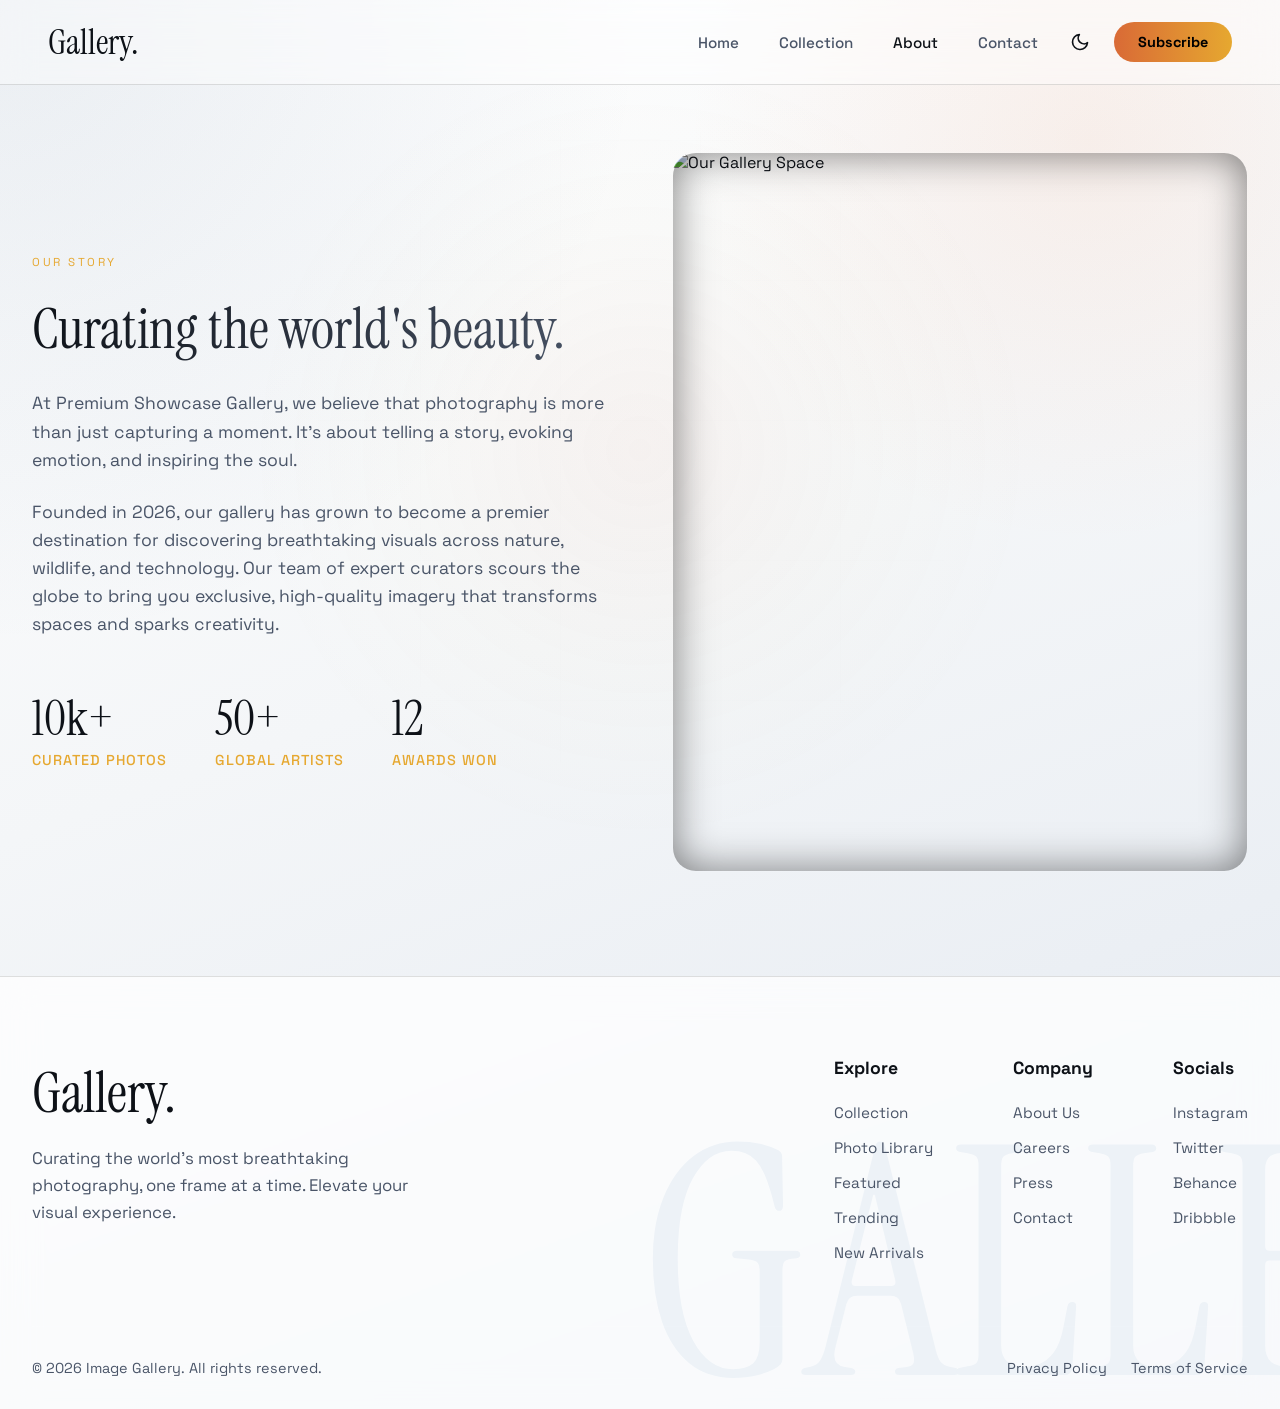
==== about.html @ 25993157 "Add files via upload" ====
<!DOCTYPE html>
<html lang="en" data-theme="dark">

<head>
    <meta charset="UTF-8">
    <meta name="viewport" content="width=device-width, initial-scale=1.0">
    <title>Premium Showcase Gallery</title>
    <link rel="preconnect" href="https://fonts.googleapis.com">
    <link rel="preconnect" href="https://fonts.gstatic.com" crossorigin>
    <link
        href="https://fonts.googleapis.com/css2?family=Instrument+Serif:ital@0;1&family=Space+Grotesk:wght@400;500;700&display=swap"
        rel="stylesheet">
    <link rel="stylesheet" href="styles.css">
</head>

<body>
    <div class="bg-glow"></div>
    <div class="page-noise"></div>

    <nav class="navbar stagger-in">
        <a href="index.html" class="nav-brand magnetic" data-magnetic>Gallery.</a>
        <button class="nav-toggle" id="nav-toggle" type="button" aria-label="Toggle navigation"
            aria-controls="nav-menu" aria-expanded="false">
            <span></span>
            <span></span>
            <span></span>
        </button>
        <div class="nav-menu" id="nav-menu">
            <ul class="nav-links">
                <li><a href="index.html" class="magnetic" data-magnetic>Home</a></li>
                <li><a href="collection.html" class="magnetic" data-magnetic>Collection</a></li>
                <li><a href="about.html" class="active magnetic" data-magnetic>About</a></li>
                <li><a href="contact.html" class="magnetic" data-magnetic>Contact</a></li>
            </ul>
            <div class="nav-actions">
                <button class="theme-toggle magnetic" data-magnetic id="theme-toggle" aria-label="Toggle theme">
                    <svg class="sun-icon" xmlns="http://www.w3.org/2000/svg" width="20" height="20" viewBox="0 0 24 24" fill="none" stroke="currentColor" stroke-width="2" stroke-linecap="round" stroke-linejoin="round"><circle cx="12" cy="12" r="5"></circle><line x1="12" y1="1" x2="12" y2="3"></line><line x1="12" y1="21" x2="12" y2="23"></line><line x1="4.22" y1="4.22" x2="5.64" y2="5.64"></line><line x1="18.36" y1="18.36" x2="19.78" y2="19.78"></line><line x1="1" y1="12" x2="3" y2="12"></line><line x1="21" y1="12" x2="23" y2="12"></line><line x1="4.22" y1="19.78" x2="5.64" y2="18.36"></line><line x1="18.36" y1="5.64" x2="19.78" y2="4.22"></line></svg>
                    <svg class="moon-icon" xmlns="http://www.w3.org/2000/svg" width="20" height="20" viewBox="0 0 24 24" fill="none" stroke="currentColor" stroke-width="2" stroke-linecap="round" stroke-linejoin="round" style="display: none;"><path d="M21 12.79A9 9 0 1 1 11.21 3 7 7 0 0 0 21 12.79z"></path></svg>
                </button>
                <button class="nav-cta magnetic" data-magnetic>Subscribe</button>
            </div>
        </div>
    </nav>

    <section class="about-section">
        <div class="about-content">
            <span class="eyebrow">Our Story</span>
            <h2>Curating the world's beauty.</h2>
            <p>At Premium Showcase Gallery, we believe that photography is more than just capturing a moment. It's about telling a story, evoking emotion, and inspiring the soul.</p>
            <p>Founded in 2026, our gallery has grown to become a premier destination for discovering breathtaking visuals across nature, wildlife, and technology. Our team of expert curators scours the globe to bring you exclusive, high-quality imagery that transforms spaces and sparks creativity.</p>
            
            <div class="about-stats">
                <div class="stat-item">
                    <span class="stat-number">10k+</span>
                    <span class="stat-label">Curated Photos</span>
                </div>
                <div class="stat-item">
                    <span class="stat-number">50+</span>
                    <span class="stat-label">Global Artists</span>
                </div>
                <div class="stat-item">
                    <span class="stat-number">12</span>
                    <span class="stat-label">Awards Won</span>
                </div>
            </div>
        </div>
        
        <div class="about-image">
            <img src="assets/photos/our-gallery-space.jpg" alt="Our Gallery Space">
            <div class="image-accent"></div>
        </div>
    </section>

    <footer class="footer reveal">
        <div class="footer-watermark stagger-in">GALLERY</div>
        <div class="footer-top">
            <div class="footer-brand stagger-in">
                <h2>Gallery.</h2>
                <p>Curating the world's most breathtaking photography, one frame at a time. Elevate your visual experience.</p>
            </div>
            <div class="footer-links stagger-in">
                <div class="link-column">
                    <h3>Explore</h3>
                    <a href="collection.html">Collection</a>
                    <a href="photos.html">Photo Library</a>
                    <a href="#">Featured</a>
                    <a href="#">Trending</a>
                    <a href="#">New Arrivals</a>
                </div>
                <div class="link-column">
                    <h3>Company</h3>
                    <a href="#">About Us</a>
                    <a href="#">Careers</a>
                    <a href="#">Press</a>
                    <a href="#">Contact</a>
                </div>
                <div class="link-column">
                    <h3>Socials</h3>
                    <a href="#">Instagram</a>
                    <a href="#">Twitter</a>
                    <a href="#">Behance</a>
                    <a href="#">Dribbble</a>
                </div>
            </div>
        </div>
        <div class="footer-bottom stagger-in">
            <p>&copy; 2026 Image Gallery. All rights reserved.</p>
            <div class="footer-legal">
                <a href="#">Privacy Policy</a>
                <a href="#">Terms of Service</a>
            </div>
        </div>
    </footer>

    <script src="script.js"></script>
</body>

</html>
---- styles.css ----
:root, :root[data-theme="dark"] {
    --bg-main: #0d1117;
    --bg-gradient-1: rgba(55, 92, 133, 0.34);
    --bg-gradient-2: rgba(240, 140, 87, 0.22);
    --bg-gradient-3: #091018;
    --bg-gradient-4: #0d1117;
    --bg-gradient-5: #111b27;

    --bg: #0d1117;
    --bg-soft: #131c26;
    --panel: rgba(10, 16, 25, 0.74);
    --panel-strong: rgba(14, 21, 33, 0.94);
    --line: rgba(255, 255, 255, 0.12);
    --text: #edf2f7;
    --text-inverse: #0d1117;
    --muted: #9fb0c4;
    --accent: #f08c57;
    --accent-soft: #ffd166;
    --glow: rgba(240, 140, 87, 0.28);
    --shadow: 0 24px 70px rgba(0, 0, 0, 0.32);
    
    --nav-bg: rgba(10, 16, 25, 0.4);
    --noise-color: rgba(255, 255, 255, 0.04);
    --page-gutter: 2rem;
    --page-gutter-mobile: 1rem;
    --section-padding-block: clamp(0.75rem, 2vw, 1.5rem);
    --nav-offset: 6.75rem;
    --nav-offset-mobile: 5.5rem;
}

:root[data-theme="light"] {
    --bg-main: #f4f6f8;
    --bg-gradient-1: rgba(55, 92, 133, 0.1);
    --bg-gradient-2: rgba(240, 140, 87, 0.1);
    --bg-gradient-3: #ffffff;
    --bg-gradient-4: #f4f6f8;
    --bg-gradient-5: #e2e8f0;

    --bg: #f4f6f8;
    --bg-soft: #e2e8f0;
    --panel: rgba(255, 255, 255, 0.74);
    --panel-strong: rgba(255, 255, 255, 0.94);
    --line: rgba(0, 0, 0, 0.12);
    --text: #0d1117;
    --text-inverse: #edf2f7;
    --muted: #4a5568;
    --accent: #d96a36;
    --accent-soft: #e6a830;
    --glow: rgba(217, 106, 54, 0.28);
    --shadow: 0 24px 70px rgba(0, 0, 0, 0.08);

    --nav-bg: rgba(255, 255, 255, 0.4);
    --noise-color: rgba(0, 0, 0, 0.04);
    --page-gutter: 2rem;
    --page-gutter-mobile: 1rem;
    --section-padding-block: clamp(0.75rem, 2vw, 1.5rem);
    --nav-offset: 6.75rem;
    --nav-offset-mobile: 5.5rem;
}

* {
    margin: 0;
    padding: 0;
    box-sizing: border-box;
}

html {
    scroll-behavior: smooth;
}

body {
    min-height: 100vh;
    font-family: "Space Grotesk", sans-serif;
    color: var(--text);
    background:
        radial-gradient(circle at top left, var(--bg-gradient-1), transparent 34%),
        radial-gradient(circle at 85% 10%, var(--bg-gradient-2), transparent 24%),
        linear-gradient(160deg, var(--bg-gradient-3) 0%, var(--bg-gradient-4) 45%, var(--bg-gradient-5) 100%);
    background-color: var(--bg-main);
    overflow-x: hidden;
    transition: background-color 0.5s ease, color 0.5s ease;
}

img {
    display: block;
    width: 100%;
}

button {
    font: inherit;
}

.page-noise {
    position: fixed;
    inset: 0;
    pointer-events: none;
    opacity: 0.18;
    background-image:
        linear-gradient(var(--noise-color) 1px, transparent 1px),
        linear-gradient(90deg, var(--noise-color) 1px, transparent 1px);
    background-size: 140px 140px;
    mask-image: radial-gradient(circle at center, black, transparent 92%);
}

.navbar {
    position: fixed;
    top: 0;
    left: 0;
    width: 100%;
    display: flex;
    justify-content: space-between;
    align-items: center;
    padding: 1.2rem 3rem;
    z-index: 20;
    background: var(--nav-bg);
    backdrop-filter: blur(16px);
    border-bottom: 1px solid var(--line);
}

.nav-menu {
    display: flex;
    align-items: center;
    gap: 2rem;
}

.nav-brand {
    font-family: "Instrument Serif", serif;
    font-size: 2.2rem;
    color: var(--text);
    text-decoration: none;
    font-weight: 400;
}

.nav-links {
    display: flex;
    gap: 2.5rem;
    list-style: none;
}

.nav-links a {
    color: var(--muted);
    text-decoration: none;
    font-size: 0.95rem;
    font-weight: 500;
    transition: color 0.3s ease;
}

.nav-links a:hover,
.nav-links a.active {
    color: var(--text);
}

.nav-toggle {
    display: none;
    width: 48px;
    height: 48px;
    margin-left: auto;
    border: 1px solid var(--line);
    border-radius: 16px;
    background: rgba(255, 255, 255, 0.06);
    color: var(--text);
    align-items: center;
    justify-content: center;
    flex-direction: column;
    gap: 0.28rem;
    cursor: pointer;
}

.nav-toggle span {
    display: block;
    width: 18px;
    height: 2px;
    border-radius: 999px;
    background: currentColor;
    transition: transform 0.25s ease, opacity 0.25s ease;
}

.navbar.menu-open .nav-toggle span:nth-child(1) {
    transform: translateY(6px) rotate(45deg);
}

.navbar.menu-open .nav-toggle span:nth-child(2) {
    opacity: 0;
}

.navbar.menu-open .nav-toggle span:nth-child(3) {
    transform: translateY(-6px) rotate(-45deg);
}

.nav-cta {
    display: inline-flex;
    align-items: center;
    justify-content: center;
    padding: 0.7rem 1.5rem;
    background: linear-gradient(90deg, var(--accent), var(--accent-soft));
    color: #000;
    border: none;
    border-radius: 999px;
    font-weight: 700;
    font-size: 0.9rem;
    text-decoration: none;
    cursor: pointer;
    transition: transform 0.3s ease, box-shadow 0.3s ease;
}

.nav-cta:hover {
    transform: translateY(-2px);
    box-shadow: 0 10px 20px rgba(240, 140, 87, 0.3);
}

.hero {
    position: relative;
    min-height: 100vh;
    padding: calc(var(--nav-offset) + 1rem) var(--page-gutter) 8rem;
    display: grid;
    grid-template-columns: minmax(0, 1.2fr) minmax(300px, 420px);
    gap: 1.5rem;
    align-items: end;
}

.hero-3d-container {
    position: absolute;
    inset: 0;
    overflow: hidden;
    perspective: 1200px;
    padding-top: 1.25rem;
    padding-right: 2rem;
    display: flex;
    justify-content: center;
    align-items: center;
    z-index: 0;
}

.hero-3d-container::before {
    content: "";
    position: absolute;
    inset: 0;
    background: radial-gradient(circle at center, rgba(240, 140, 87, 0.08), transparent 60%);
    pointer-events: none;
}

.carousel-3d {
    --radius: 350px;
    width: 320px;
    height: 460px;
    position: relative;
    transform-style: preserve-3d;
    transition: transform 1s cubic-bezier(0.25, 1, 0.5, 1);
    transform: translateZ(calc(var(--radius) * -1)) rotateY(var(--rotation, 0deg));
    margin-left: 10%;
}

.carousel__cell {
    position: absolute;
    width: 100%;
    height: 100%;
    left: 0;
    top: 0;
    border-radius: 24px;
    overflow: hidden;
    box-shadow: 0 25px 60px rgba(0, 0, 0, 0.5);
    border: 1px solid rgba(255, 255, 255, 0.15);
    transition: filter 1s ease, opacity 1s ease;
    filter: brightness(0.4) blur(3px);
    opacity: 0.6;
}

.carousel__cell.active {
    filter: brightness(1) blur(0px);
    opacity: 1;
    box-shadow: 0 30px 70px rgba(240, 140, 87, 0.2);
    border-color: rgba(240, 140, 87, 0.4);
}

.carousel__cell img {
    width: 100%;
    height: 100%;
    object-fit: cover;
}

.cell-overlay {
    position: absolute;
    inset: 0;
    background: linear-gradient(180deg, transparent 50%, rgba(5, 7, 10, 0.8));
}

.carousel__cell:nth-child(1) { transform: rotateY(0deg) translateZ(var(--radius)); }
.carousel__cell:nth-child(2) { transform: rotateY(72deg) translateZ(var(--radius)); }
.carousel__cell:nth-child(3) { transform: rotateY(144deg) translateZ(var(--radius)); }
.carousel__cell:nth-child(4) { transform: rotateY(216deg) translateZ(var(--radius)); }
.carousel__cell:nth-child(5) { transform: rotateY(288deg) translateZ(var(--radius)); }

.hero-copy {
    max-width: 760px;
    align-self: center;
    padding-top: 0;
}

.eyebrow,
.panel-label,
.lightbox-kicker,
.card-index {
    text-transform: uppercase;
    letter-spacing: 0.22em;
    font-size: 0.72rem;
}

.eyebrow,
.panel-label,
.lightbox-kicker {
    color: var(--accent-soft);
}

.hero h1,
.gallery-intro h2,
.lightbox-caption h3 {
    font-family: "Instrument Serif", serif;
    font-weight: 400;
    letter-spacing: 0.01em;
}

.hero h1 {
    max-width: 10ch;
    font-size: clamp(4rem, 9vw, 7rem);
    line-height: 0.92;
    margin-top: 0.75rem;
}

.hero-text {
    max-width: 34rem;
    margin-top: 1.25rem;
    color: var(--muted);
    font-size: 1.05rem;
    line-height: 1.7;
}

.hero-chips {
    display: flex;
    gap: 0.75rem;
    flex-wrap: wrap;
    margin-top: 1.75rem;
}

.hero-chips span,
.filter-btn,
.nav-btn {
    border: 1px solid var(--line);
    backdrop-filter: blur(14px);
}

.hero-chips span {
    padding: 0.7rem 1rem;
    border-radius: 999px;
    background: rgba(255, 255, 255, 0.08);
    color: #f8fbff;
}

.hero-actions,
.cta-actions {
    display: flex;
    flex-wrap: wrap;
    gap: 1rem;
    margin-top: 1.8rem;
}

.primary-link,
.secondary-link,
.text-link {
    text-decoration: none;
}

.primary-link,
.secondary-link {
    display: inline-flex;
    align-items: center;
    justify-content: center;
    min-height: 52px;
    padding: 0.9rem 1.4rem;
    border-radius: 999px;
    font-weight: 700;
    transition: transform 0.3s ease, box-shadow 0.3s ease, background 0.3s ease, border-color 0.3s ease;
}

.primary-link {
    background: linear-gradient(90deg, var(--accent), var(--accent-soft));
    color: #05070a;
    box-shadow: 0 18px 35px rgba(240, 140, 87, 0.18);
}

.primary-link:hover,
.secondary-link:hover,
.text-link:hover {
    transform: translateY(-2px);
}

.secondary-link {
    color: var(--text);
    border: 1px solid var(--line);
    background: rgba(255, 255, 255, 0.06);
    backdrop-filter: blur(14px);
}

.text-link {
    color: var(--accent-soft);
    font-weight: 700;
}

.hero-mini-grid {
    display: grid;
    grid-template-columns: repeat(2, minmax(0, 1fr));
    gap: 1rem;
    margin-top: 2rem;
    max-width: 44rem;
}

.mini-card {
    padding: 1.2rem;
    border-radius: 24px;
    border: 1px solid var(--line);
    background: rgba(255, 255, 255, 0.05);
    backdrop-filter: blur(14px);
    box-shadow: 0 16px 34px rgba(0, 0, 0, 0.16);
}

.mini-label {
    display: inline-block;
    color: var(--accent-soft);
    font-size: 0.74rem;
    font-weight: 700;
    text-transform: uppercase;
    letter-spacing: 0.18em;
}

.mini-card h3,
.highlight-card h3,
.value-card h3,
.preview-overlay h3 {
    margin-top: 0.75rem;
    font-size: 1.2rem;
}

.mini-card p,
.highlight-card p,
.section-heading p,
.value-card p,
.cta-copy p,
.preview-overlay p {
    margin-top: 0.7rem;
    color: var(--muted);
    line-height: 1.7;
}

.hero-panel {
    align-self: end;
    padding: 1.6rem;
    border: 1px solid var(--line);
    border-radius: 28px;
    background: var(--panel);
    box-shadow: var(--shadow);
    backdrop-filter: blur(18px);
}

.hero-panel h2 {
    margin-top: 0.8rem;
    font-size: 2rem;
    line-height: 1;
}

.panel-text {
    margin-top: 0.8rem;
    color: var(--muted);
}

.hero-progress {
    margin-top: 1.5rem;
    height: 4px;
    background: rgba(255, 255, 255, 0.08);
    border-radius: 999px;
    overflow: hidden;
}

.hero-progress span {
    display: block;
    width: 100%;
    height: 100%;
    background: linear-gradient(90deg, var(--accent), var(--accent-soft));
    transition: transform 0.6s ease;
    transform-origin: left center;
}

.home-main {
    position: relative;
    z-index: 1;
    padding: 0 var(--page-gutter) 2rem;
}

.home-section {
    max-width: 1320px;
    margin: 0 auto 1.5rem;
}

.section-heading {
    max-width: 760px;
    margin-bottom: 1.6rem;
}

.section-heading h2,
.cta-copy h2 {
    margin-top: 0.7rem;
    font-family: "Instrument Serif", serif;
    font-size: clamp(2.4rem, 5vw, 4.2rem);
    font-weight: 400;
    line-height: 0.98;
    letter-spacing: 0.01em;
}

.highlights-grid {
    display: grid;
    grid-template-columns: 1.4fr 1fr 1fr;
    gap: 1rem;
}

.highlight-card,
.value-card,
.cta-panel {
    border: 1px solid var(--line);
    background: var(--panel);
    box-shadow: var(--shadow);
    backdrop-filter: blur(18px);
}

.highlight-card {
    min-height: 100%;
    padding: 1.5rem;
    border-radius: 28px;
}

.highlight-card-large {
    display: grid;
    grid-template-columns: minmax(0, 1.1fr) minmax(260px, 0.9fr);
    gap: 1rem;
    align-items: stretch;
}

.highlight-visual {
    overflow: hidden;
    border-radius: 22px;
    min-height: 320px;
}

.highlight-visual img,
.preview-card img {
    width: 100%;
    height: 100%;
    object-fit: cover;
    transition: transform 0.6s ease;
}

.highlight-card:hover .highlight-visual img,
.preview-card:hover img {
    transform: scale(1.05);
}

.highlight-copy {
    display: flex;
    flex-direction: column;
    justify-content: center;
}

.collection-preview,
.value-strip,
.home-cta {
    margin-top: 5rem;
}

.preview-grid {
    display: grid;
    grid-template-columns: repeat(3, minmax(0, 1fr));
    gap: 1rem;
}

.preview-card {
    display: block;
    color: inherit;
    text-decoration: none;
    position: relative;
    min-height: 460px;
    border-radius: 28px;
    overflow: hidden;
    border: 1px solid rgba(255, 255, 255, 0.12);
    box-shadow: 0 24px 50px rgba(0, 0, 0, 0.28);
}

.preview-card::after {
    content: "";
    position: absolute;
    inset: 0;
    background: linear-gradient(180deg, transparent 28%, rgba(5, 7, 10, 0.9) 100%);
}

.preview-overlay {
    position: absolute;
    inset: auto 0 0 0;
    z-index: 1;
    padding: 1.5rem;
}

.preview-overlay p {
    color: #d6e0ec;
}

.value-grid {
    display: grid;
    grid-template-columns: repeat(3, minmax(0, 1fr));
    gap: 1rem;
}

.value-card {
    padding: 1.6rem;
    border-radius: 28px;
}

.value-number {
    display: inline-flex;
    align-items: center;
    justify-content: center;
    width: 52px;
    height: 52px;
    border-radius: 50%;
    color: #05070a;
    font-weight: 700;
    background: linear-gradient(135deg, var(--accent), var(--accent-soft));
}

.cta-panel {
    display: flex;
    justify-content: space-between;
    gap: 2rem;
    padding: 2rem;
    border-radius: 32px;
    align-items: center;
}

.cta-copy {
    max-width: 720px;
}

.gallery-shell {
    position: relative;
    z-index: 1;
    margin: 8rem auto 3rem;
    padding: 0 var(--page-gutter) 1rem;
    max-width: 1320px;
}

.photo-library-page {
    padding-bottom: 2rem;
}

.gallery-intro,
.gallery-panel {
    border: 1px solid var(--line);
    background: var(--panel);
    backdrop-filter: blur(18px);
    box-shadow: var(--shadow);
}

.gallery-intro {
    display: grid;
    grid-template-columns: minmax(0, 1fr) minmax(300px, 480px);
    gap: 1.5rem;
    padding: 1.7rem;
    border-radius: 30px 30px 0 0;
}

.gallery-intro h2 {
    margin-top: 0.8rem;
    font-size: clamp(2.2rem, 4vw, 3.5rem);
    line-height: 0.95;
}

.stats-grid {
    display: grid;
    grid-template-columns: repeat(3, minmax(0, 1fr));
    gap: 1rem;
}

.stat-card {
    padding: 1rem;
    border-radius: 22px;
    background: rgba(255, 255, 255, 0.05);
    border: 1px solid rgba(255, 255, 255, 0.08);
}

.stat-card span {
    display: block;
    font-size: 1.15rem;
    font-weight: 700;
}

.stat-card p {
    margin-top: 0.45rem;
    color: var(--muted);
    font-size: 0.9rem;
}

.gallery-panel {
    padding: 1.7rem;
    border-top: none;
    border-radius: 0 0 30px 30px;
}

.filters {
    display: flex;
    gap: 0.85rem;
    flex-wrap: wrap;
}

.filter-btn,
.nav-btn,
.close,
.lightbox-nav {
    cursor: pointer;
    color: var(--text);
}

.filter-btn {
    padding: 0.85rem 1.2rem;
    border-radius: 999px;
    background: rgba(255, 255, 255, 0.06);
    transition: transform 0.25s ease, background 0.25s ease, border-color 0.25s ease;
}

.filter-btn:hover,
.filter-btn.active {
    background: rgba(240, 140, 87, 0.16);
    border-color: rgba(240, 140, 87, 0.45);
    transform: translateY(-2px);
}

.status-text {
    margin: 1.1rem 0 1.7rem;
    color: var(--muted);
}

.gallery-grid {
    display: grid;
    grid-template-columns: repeat(12, minmax(0, 1fr));
    gap: 1rem;
}

.gallery-item {
    position: relative;
    grid-column: span 4;
    min-height: 320px;
    border-radius: 24px;
    overflow: hidden;
    cursor: pointer;
    box-shadow: 0 18px 45px rgba(0, 0, 0, 0.24);
    isolation: isolate;
    transform: translateY(0);
    transition: transform 0.35s ease, box-shadow 0.35s ease, opacity 0.35s ease;
}

.gallery-item::before {
    content: "";
    position: absolute;
    inset: 0;
    border: 1px solid rgba(255, 255, 255, 0.12);
    border-radius: inherit;
    z-index: 2;
    pointer-events: none;
}

.gallery-item img {
    height: 100%;
    object-fit: cover;
    transition: transform 0.55s ease, filter 0.55s ease;
}

.gallery-item:hover,
.gallery-item:focus-visible {
    transform: translateY(-8px);
    box-shadow: 0 30px 60px rgba(0, 0, 0, 0.35);
    outline: none;
}

.gallery-item:hover img,
.gallery-item:focus-visible img {
    transform: scale(1.06);
    filter: saturate(1.05);
}

.gallery-item.tall {
    min-height: 430px;
}

.gallery-item.wide {
    grid-column: span 8;
}

.overlay {
    position: absolute;
    inset: auto 0 0 0;
    z-index: 1;
    padding: 1.2rem;
    background: linear-gradient(180deg, transparent, rgba(7, 9, 13, 0.9));
}

.card-index {
    color: var(--accent-soft);
}

.overlay h3 {
    margin-top: 0.4rem;
    font-size: 1.35rem;
}

.overlay p:last-child {
    margin-top: 0.35rem;
    color: #d5dfeb;
    font-size: 0.94rem;
}

.gallery-item.hide {
    opacity: 0;
    transform: scale(0.96);
    pointer-events: none;
}

.navigation {
    display: flex;
    justify-content: center;
    gap: 1rem;
    margin-top: 1.7rem;
}

.nav-btn,
.close,
.lightbox-nav {
    border: 1px solid var(--line);
    background: rgba(255, 255, 255, 0.08);
    transition: background 0.25s ease, transform 0.25s ease, opacity 0.25s ease;
}

.nav-btn {
    min-width: 150px;
    padding: 0.95rem 1.2rem;
    border-radius: 999px;
}

.nav-btn:hover:not(:disabled),
.close:hover,
.lightbox-nav:hover {
    background: rgba(240, 140, 87, 0.16);
    transform: translateY(-2px);
}

.nav-btn:disabled {
    opacity: 0.45;
    cursor: not-allowed;
}

.lightbox {
    position: fixed;
    inset: 0;
    z-index: 30;
    display: none;
    grid-template-columns: auto minmax(0, 960px) auto;
    align-items: center;
    gap: 1rem;
    padding: 2rem;
    background: rgba(4, 7, 11, 0.9);
    backdrop-filter: blur(12px);
}

.lightbox.show {
    display: grid;
}

.lightbox-stage {
    border: 1px solid var(--line);
    background: var(--panel-strong);
    border-radius: 28px;
    overflow: hidden;
    box-shadow: var(--shadow);
}

#lightbox-img {
    width: 100%;
    max-height: 72vh;
    object-fit: cover;
}

.lightbox-caption {
    padding: 1.3rem 1.4rem 1.5rem;
}

.lightbox-caption h3 {
    margin-top: 0.6rem;
    font-size: 2rem;
}

.lightbox-caption p:last-child {
    margin-top: 0.45rem;
    color: var(--muted);
}

.close {
    position: absolute;
    top: 1.2rem;
    right: 1.2rem;
    padding: 0.8rem 1rem;
    border-radius: 999px;
}

.lightbox-nav {
    width: 56px;
    height: 56px;
    border-radius: 50%;
    font-size: 1.3rem;
}

.photo-library-actions {
    display: flex;
    flex-wrap: wrap;
    gap: 1rem;
    margin-bottom: 1.5rem;
}

.photo-library-grid {
    display: grid;
    grid-template-columns: repeat(3, minmax(0, 1fr));
    gap: 1rem;
}

.photo-card {
    overflow: hidden;
    border-radius: 28px;
    border: 1px solid var(--line);
    background: var(--panel);
    box-shadow: var(--shadow);
    backdrop-filter: blur(18px);
}

.photo-card-image {
    aspect-ratio: 4 / 3;
    overflow: hidden;
}

.photo-card-image img {
    width: 100%;
    height: 100%;
    object-fit: cover;
    transition: transform 0.5s ease;
}

.photo-card:hover .photo-card-image img {
    transform: scale(1.04);
}

.photo-card-body {
    padding: 1.35rem;
}

.photo-card-body h3 {
    margin-top: 0.75rem;
    font-size: 1.2rem;
}

.photo-card-meta {
    margin-top: 0.7rem;
    color: var(--muted);
    line-height: 1.6;
}

.photo-card-actions {
    display: flex;
    flex-wrap: wrap;
    gap: 0.75rem;
    margin-top: 1rem;
}

.download-link {
    display: inline-flex;
    align-items: center;
    justify-content: center;
    min-height: 46px;
    padding: 0.8rem 1.1rem;
    border-radius: 999px;
    border: 1px solid var(--line);
    background: rgba(255, 255, 255, 0.06);
    color: var(--text);
    text-decoration: none;
    font-weight: 700;
    transition: transform 0.3s ease, background 0.3s ease, border-color 0.3s ease;
}

.download-link:hover {
    transform: translateY(-2px);
    background: rgba(240, 140, 87, 0.16);
    border-color: rgba(240, 140, 87, 0.45);
}

@media (max-width: 1100px) {
    .hero {
        grid-template-columns: 1fr;
        align-items: end;
        min-height: 860px;
    }

    .hero-copy {
        padding-top: 2rem;
    }

    .carousel-3d {
        --radius: 300px;
        margin-left: 0;
        width: 280px;
        height: 400px;
    }

    .hero-panel {
        max-width: 430px;
    }

    .highlights-grid,
    .preview-grid,
    .value-grid,
    .highlight-card-large {
        grid-template-columns: 1fr;
    }

    .cta-panel {
        flex-direction: column;
        align-items: flex-start;
    }

    .gallery-intro {
        grid-template-columns: 1fr;
    }

    .gallery-item,
    .gallery-item.wide {
        grid-column: span 6;
    }

    .photo-library-grid {
        grid-template-columns: repeat(2, minmax(0, 1fr));
    }
}

@media (max-width: 760px) {
    .navbar {
        padding: 1rem;
        flex-wrap: wrap;
        gap: 0.75rem;
    }

    .nav-toggle {
        display: inline-flex;
    }

    .nav-brand {
        font-size: 1.8rem;
    }

    .nav-menu {
        display: none;
        width: 100%;
        flex-direction: column;
        align-items: stretch;
        gap: 1rem;
        padding: 1rem;
        border: 1px solid var(--line);
        border-radius: 24px;
        background: rgba(8, 12, 19, 0.9);
        box-shadow: var(--shadow);
    }

    .navbar.menu-open .nav-menu {
        display: flex;
    }

    .nav-links {
        flex-direction: column;
        gap: 0.75rem;
    }

    .nav-links a {
        display: block;
        padding: 0.9rem 1rem;
        border: 1px solid var(--line);
        border-radius: 14px;
        background: rgba(255, 255, 255, 0.05);
    }

    .nav-actions {
        flex-direction: column;
        align-items: stretch;
        gap: 0.75rem;
    }

    .theme-toggle {
        min-height: 48px;
        border: 1px solid var(--line);
        border-radius: 14px;
        background: rgba(255, 255, 255, 0.05);
    }

    .nav-cta {
        width: 100%;
    }

    .hero,
    .home-main,
    .gallery-shell,
    .about-section,
    .contact-section,
    .footer {
        padding-left: var(--page-gutter-mobile);
        padding-right: var(--page-gutter-mobile);
    }

    .hero {
        min-height: 760px;
        padding-top: calc(var(--nav-offset-mobile) + 0.75rem);
        padding-bottom: 7rem;
    }

    .hero-3d-container {
        align-items: flex-start;
        padding-top: 14.75rem;
        padding-right: 1rem;
    }

    .carousel-3d {
        --radius: 200px;
        width: 200px;
        height: 300px;
    }

    .hero h1 {
        font-size: clamp(3rem, 18vw, 4.9rem);
    }

    .hero-chips {
        gap: 0.6rem;
    }

    .hero-actions,
    .cta-actions,
    .hero-mini-grid {
        grid-template-columns: 1fr;
    }

    .hero-actions,
    .cta-actions {
        flex-direction: column;
    }

    .primary-link,
    .secondary-link {
        width: 100%;
    }

    .preview-card {
        min-height: 360px;
    }

    .stats-grid {
        grid-template-columns: 1fr;
    }

    .gallery-grid {
        grid-template-columns: 1fr;
    }

    .photo-library-grid {
        grid-template-columns: 1fr;
    }

    .gallery-item,
    .gallery-item.wide,
    .gallery-item.tall {
        grid-column: auto;
        min-height: 310px;
    }

    .filters,
    .navigation {
        flex-direction: column;
    }

    .filter-btn,
    .nav-btn {
        width: 100%;
    }

    .photo-library-actions,
    .photo-card-actions {
        flex-direction: column;
    }

    .download-link {
        width: 100%;
    }

    .lightbox {
        grid-template-columns: 1fr;
        padding: 4.5rem 1rem 1rem;
    }

    .lightbox-stage {
        order: 1;
    }

    .lightbox-nav {
        width: 100%;
        height: auto;
        padding: 0.9rem;
        border-radius: 999px;
    }

    #lightbox-prev {
        order: 2;
    }

    #lightbox-next {
        order: 3;
    }

    .about-section,
    .contact-section {
        padding-top: 0.75rem;
        padding-bottom: 0.75rem;
    }
}

/* About Section */
.about-section {
    max-width: 1320px;
    margin: 8rem auto 4rem;
    padding: var(--section-padding-block) var(--page-gutter);
    position: relative;
    z-index: 1;
    display: grid;
    grid-template-columns: 1fr 1fr;
    gap: 4rem;
    align-items: center;
}

.about-content {
    display: flex;
    flex-direction: column;
    gap: 1.5rem;
}

.about-content h2 {
    font-family: "Instrument Serif", serif;
    font-size: 3.5rem;
    font-weight: 400;
}

.about-content p {
    color: var(--muted);
    font-size: 1.1rem;
    line-height: 1.6;
}

.about-stats {
    display: flex;
    gap: 3rem;
    margin-top: 2rem;
}

.stat-item {
    display: flex;
    flex-direction: column;
    gap: 0.5rem;
}

.stat-number {
    font-family: "Instrument Serif", serif;
    font-size: 3rem;
    color: var(--text);
    line-height: 1;
}

.stat-label {
    color: var(--accent-soft);
    font-weight: 500;
    font-size: 0.9rem;
    text-transform: uppercase;
    letter-spacing: 1px;
}

.about-image {
    position: relative;
    border-radius: 24px;
    overflow: hidden;
}

.about-image img {
    width: 100%;
    height: auto;
    aspect-ratio: 4/5;
    object-fit: cover;
    display: block;
    border-radius: 24px;
}

.image-accent {
    position: absolute;
    inset: 0;
    border-radius: 24px;
    border: 1px solid rgba(255, 255, 255, 0.1);
    box-shadow: inset 0 0 40px rgba(0,0,0,0.5);
    pointer-events: none;
}

/* Contact Section */
.contact-section {
    max-width: 1320px;
    margin: 8rem auto 4rem;
    padding: var(--section-padding-block) var(--page-gutter);
    position: relative;
    z-index: 1;
}

.contact-header {
    text-align: center;
    max-width: 600px;
    margin: 0 auto 4rem;
}

.contact-header h2 {
    font-family: "Instrument Serif", serif;
    font-size: 3.5rem;
    font-weight: 400;
    margin-top: 0.5rem;
}

.contact-header p {
    color: var(--muted);
    font-size: 1.1rem;
    margin-top: 1rem;
}

.contact-grid {
    display: grid;
    grid-template-columns: 1fr 1.5fr;
    gap: 4rem;
    align-items: start;
}

.contact-info {
    display: flex;
    flex-direction: column;
    gap: 2rem;
}

.info-card {
    padding: 2rem;
    border-radius: 24px;
    background: var(--panel);
    border: 1px solid var(--line);
    backdrop-filter: blur(18px);
}

.info-card h3 {
    font-size: 1.2rem;
    font-weight: 700;
    margin-bottom: 0.5rem;
}

.info-card p {
    color: var(--muted);
    font-size: 0.95rem;
    margin-bottom: 1.2rem;
}

.info-card a,
.info-card span {
    color: var(--text);
    font-weight: 500;
    text-decoration: none;
    transition: color 0.3s ease;
}

.info-card a:hover {
    color: var(--accent-soft);
}

.contact-form {
    display: grid;
    grid-template-columns: 1fr 1fr;
    gap: 1.5rem;
    padding: 3rem;
    border-radius: 28px;
    background: var(--panel);
    border: 1px solid var(--line);
    backdrop-filter: blur(18px);
    box-shadow: var(--shadow);
}

.form-group {
    display: flex;
    flex-direction: column;
    gap: 0.6rem;
}

.form-group.full-width {
    grid-column: span 2;
}

.form-group label {
    font-size: 0.9rem;
    font-weight: 500;
    color: var(--text);
}

.form-group input,
.form-group textarea {
    padding: 1rem 1.2rem;
    border-radius: 12px;
    background: rgba(255, 255, 255, 0.04);
    border: 1px solid rgba(255, 255, 255, 0.1);
    color: var(--text);
    font-family: inherit;
    font-size: 1rem;
    transition: border-color 0.3s ease, background 0.3s ease;
}

.form-group input:focus,
.form-group textarea:focus {
    outline: none;
    border-color: rgba(240, 140, 87, 0.5);
    background: rgba(255, 255, 255, 0.08);
}

.form-group input::placeholder,
.form-group textarea::placeholder {
    color: rgba(255, 255, 255, 0.3);
}

.submit-btn {
    padding: 1.1rem;
    border-radius: 12px;
    background: linear-gradient(90deg, var(--accent), var(--accent-soft));
    color: #000;
    font-weight: 700;
    font-size: 1.05rem;
    border: none;
    cursor: pointer;
    transition: transform 0.3s ease, box-shadow 0.3s ease;
}

.submit-btn.full-width {
    grid-column: span 2;
}

.submit-btn:hover {
    transform: translateY(-2px);
    box-shadow: 0 10px 20px rgba(240, 140, 87, 0.3);
}

/* Footer Styles */
.footer {
    position: relative;
    z-index: 1;
    margin-top: 5rem;
    padding: 5rem var(--page-gutter) 2rem;
    background: var(--panel);
    border-top: 1px solid var(--line);
    backdrop-filter: blur(18px);
}

.footer-top {
    max-width: 1320px;
    margin: 0 auto;
    display: flex;
    justify-content: space-between;
    gap: 4rem;
    padding-bottom: 4rem;
    border-bottom: 1px solid rgba(255, 255, 255, 0.06);
}

.footer-brand {
    max-width: 380px;
}

.footer-brand h2 {
    font-family: "Instrument Serif", serif;
    font-size: 3.5rem;
    font-weight: 400;
    color: var(--text);
    margin-bottom: 1rem;
}

.footer-brand p {
    color: var(--muted);
    font-size: 1.05rem;
    line-height: 1.6;
}

.footer-links {
    display: flex;
    gap: 5rem;
}

.link-column {
    display: flex;
    flex-direction: column;
    gap: 1rem;
}

.link-column h3 {
    font-size: 1.1rem;
    font-weight: 700;
    color: var(--text);
    margin-bottom: 0.5rem;
}

.link-column a {
    color: var(--muted);
    text-decoration: none;
    font-size: 0.95rem;
    transition: color 0.3s ease, transform 0.3s ease;
}

.link-column a:hover {
    color: var(--accent-soft);
    transform: translateX(4px);
}

.footer-bottom {
    max-width: 1320px;
    margin: 0 auto;
    padding-top: 2rem;
    display: flex;
    justify-content: space-between;
    align-items: center;
    color: var(--muted);
    font-size: 0.9rem;
}

.footer-legal {
    display: flex;
    gap: 1.5rem;
}

.footer-legal a {
    color: var(--muted);
    text-decoration: none;
    transition: color 0.3s ease;
}

.footer-legal a:hover {
    color: var(--text);
}

@media (max-width: 900px) {
    .about-section {
        grid-template-columns: 1fr;
        gap: 3rem;
    }
    .contact-grid {
        grid-template-columns: 1fr;
    }
    .footer-top {
        flex-direction: column;
        gap: 3rem;
    }
    .footer-links {
        flex-wrap: wrap;
        gap: 3rem;
    }
}

@media (max-width: 600px) {
    .about-stats {
        flex-direction: column;
        gap: 1.5rem;
    }
    .contact-form {
        grid-template-columns: 1fr;
        padding: 2rem 1.5rem;
    }
    .form-group.full-width,
    .submit-btn.full-width {
        grid-column: 1;
    }
    .footer-links {
        flex-direction: column;
        gap: 2rem;
    }
    .footer-bottom {
        flex-direction: column;
        gap: 1rem;
        text-align: center;
    }
}

/* =========================================
   CREATIVE REDESIGN STYLES
   ========================================= */

/* Hover effect on magnetic items */
.magnetic {
    display: inline-block;
    transition: transform 0.3s cubic-bezier(0.25, 1, 0.5, 1);
}

/* Background Glow */
.bg-glow {
    position: fixed;
    top: 50%;
    left: 50%;
    width: 800px;
    height: 800px;
    background: radial-gradient(circle, rgba(240, 140, 87, 0.06) 0%, rgba(255, 209, 102, 0.02) 40%, transparent 70%);
    border-radius: 50%;
    transform: translate(-50%, -50%);
    pointer-events: none;
    z-index: 0;
}

/* Scroll Reveal Animations */
.reveal {
    opacity: 0;
    transform: translateY(40px);
    transition: opacity 1s ease-out, transform 1s cubic-bezier(0.25, 1, 0.5, 1);
}

.reveal.active {
    opacity: 1;
    transform: translateY(0);
}

/* =========================================
   AESTHETIC UPGRADES & THEME STYLES
   ========================================= */

/* Theme Toggle Button */
.nav-actions {
    display: flex;
    align-items: center;
    gap: 1.5rem;
}

.theme-toggle {
    background: transparent;
    border: none;
    color: var(--text);
    display: flex;
    align-items: center;
    justify-content: center;
    transition: transform 0.3s ease, color 0.3s ease;
}

.theme-toggle:hover {
    transform: scale(1.1);
    color: var(--accent);
}

[data-theme="light"] .sun-icon {
    display: none !important;
}

[data-theme="light"] .moon-icon {
    display: block !important;
}

[data-theme="dark"] .sun-icon {
    display: block !important;
}

[data-theme="dark"] .moon-icon {
    display: none !important;
}

/* Gradient Text for Headings */
.hero h1, .gallery-intro h2, .contact-header h2, .about-content h2, .section-heading h2, .cta-copy h2 {
    background: linear-gradient(120deg, var(--text) 0%, var(--muted) 100%);
    -webkit-background-clip: text;
    -webkit-text-fill-color: transparent;
    background-clip: text;
}

/* Aurora Background Glow Animation */
@keyframes aurora {
    0% { filter: hue-rotate(0deg); opacity: 0.8; }
    50% { filter: hue-rotate(40deg); opacity: 1; }
    100% { filter: hue-rotate(0deg); opacity: 0.8; }
}

.bg-glow {
    animation: aurora 8s infinite alternate ease-in-out;
}

/* Flashlight Hover Effect on Gallery Cards */
.gallery-item {
    position: relative;
    overflow: hidden;
}

.gallery-item::after {
    content: '';
    position: absolute;
    inset: 0;
    background: radial-gradient(circle at var(--mouse-x, 50%) var(--mouse-y, 50%), rgba(255, 255, 255, 0.15) 0%, transparent 50%);
    opacity: 0;
    transition: opacity 0.3s ease;
    pointer-events: none;
    z-index: 3;
}

[data-theme="light"] .gallery-item::after {
    background: radial-gradient(circle at var(--mouse-x, 50%) var(--mouse-y, 50%), rgba(0, 0, 0, 0.1) 0%, transparent 50%);
}

.gallery-item:hover::after {
    opacity: 1;
}

/* Massive Footer Watermark */
.footer {
    position: relative;
    overflow: hidden;
}

.footer-watermark {
    position: absolute;
    bottom: -15%;
    left: 50%;
    transform: translateX(-50%);
    font-family: "Instrument Serif", serif;
    font-size: 25vw;
    font-weight: 400;
    color: var(--text-inverse);
    opacity: 0.03;
    pointer-events: none;
    white-space: nowrap;
    z-index: 0;
    user-select: none;
}

[data-theme="light"] .footer-watermark {
    opacity: 0.05;
}

.footer-top, .footer-bottom {
    position: relative;
    z-index: 1;
}

/* Staggered Load Animations */
.stagger-in {
    opacity: 0;
    transform: translateY(30px);
    transition: opacity 0.8s cubic-bezier(0.25, 1, 0.5, 1), transform 0.8s cubic-bezier(0.25, 1, 0.5, 1);
}

.stagger-in.loaded {
    opacity: 1;
    transform: translateY(0);
}

/* =========================================
   HERO ENHANCEMENTS
   ========================================= */

/* Floating Abstract Orbs */
.floating-orbs {
    position: absolute;
    inset: 0;
    overflow: hidden;
    pointer-events: none;
    z-index: 0;
}

.orb {
    position: absolute;
    border-radius: 50%;
    filter: blur(80px);
    opacity: 0.5;
    transition: transform 0.5s ease-out;
}

.orb-1 {
    width: 400px;
    height: 400px;
    background: var(--accent);
    top: -10%;
    left: -10%;
}

.orb-2 {
    width: 500px;
    height: 500px;
    background: var(--accent-soft);
    bottom: -20%;
    right: 20%;
}

[data-theme="light"] .orb {
    opacity: 0.3;
}

/* Stat Badges */
.stat-badges {
    display: flex;
    gap: 1rem;
    margin-top: 1.5rem;
}

.badge {
    display: flex;
    align-items: center;
    gap: 0.5rem;
    padding: 0.5rem 1rem;
    border-radius: 999px;
    background: rgba(255, 255, 255, 0.05);
    border: 1px solid var(--line);
    backdrop-filter: blur(10px);
    font-size: 0.85rem;
    font-weight: 500;
    color: var(--text);
}

[data-theme="light"] .badge {
    background: rgba(0, 0, 0, 0.02);
}

.badge-icon {
    color: var(--accent);
}

/* Carousel Thumbnails */
.carousel-thumbnails {
    display: flex;
    gap: 0.5rem;
    margin-top: 1.5rem;
}

.thumb-dot {
    width: 40px;
    height: 4px;
    border-radius: 999px;
    background: rgba(255, 255, 255, 0.2);
    border: none;
    cursor: pointer;
    transition: background 0.3s ease, transform 0.3s ease;
}

[data-theme="light"] .thumb-dot {
    background: rgba(0, 0, 0, 0.15);
}

.thumb-dot.active {
    background: var(--accent);
}

.thumb-dot:hover {
    background: var(--accent-soft);
}

/* Scroll Indicator */
.scroll-indicator {
    position: absolute;
    bottom: 2rem;
    left: 50%;
    transform: translateX(-50%);
    display: flex;
    flex-direction: column;
    align-items: center;
    gap: 1rem;
    opacity: 0.7;
    transition: opacity 0.3s ease;
}

.scroll-indicator:hover {
    opacity: 1;
}

.scroll-text {
    font-size: 0.75rem;
    text-transform: uppercase;
    letter-spacing: 0.2em;
    color: var(--muted);
    animation: fadePulse 2s infinite ease-in-out;
}

.scroll-line-container {
    width: 1px;
    height: 40px;
    background: rgba(255, 255, 255, 0.1);
    position: relative;
    overflow: hidden;
}

[data-theme="light"] .scroll-line-container {
    background: rgba(0, 0, 0, 0.1);
}

.scroll-line {
    width: 100%;
    height: 50%;
    background: var(--accent);
    position: absolute;
    top: 0;
    left: 0;
    animation: scrollDrop 2s infinite ease-in-out;
}

@keyframes fadePulse {
    0%, 100% { opacity: 0.5; }
    50% { opacity: 1; }
}

@keyframes scrollDrop {
    0% { transform: translateY(-100%); }
    50% { transform: translateY(100%); }
    100% { transform: translateY(200%); }
}

@media (hover: none), (pointer: coarse) {
    .bg-glow {
        display: none;
    }

    .magnetic {
        transform: none !important;
    }
}
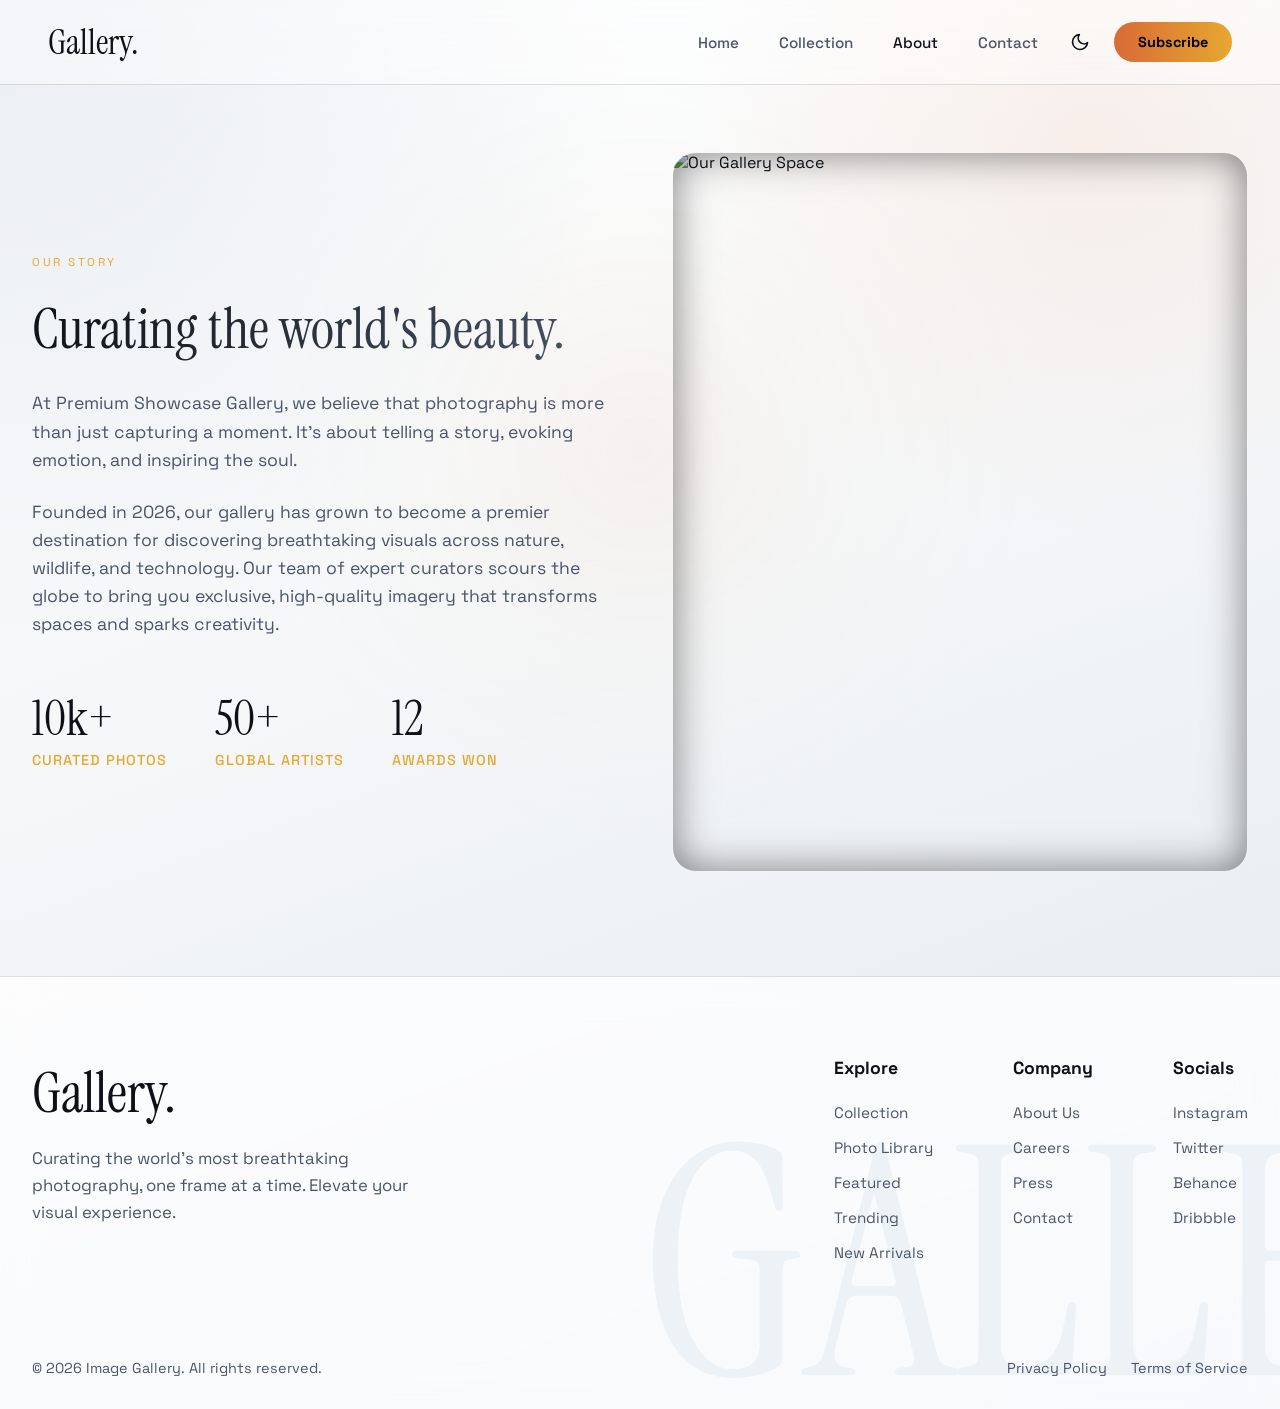
==== commit dc618cdf: "Change title from 'Premium Showcase Gallery' to 'Image Gallery'" ====
--- a/about.html
+++ b/about.html
@@ -4,7 +4,7 @@
 <head>
     <meta charset="UTF-8">
     <meta name="viewport" content="width=device-width, initial-scale=1.0">
-    <title>Premium Showcase Gallery</title>
+    <title>Image Gallery</title>
     <link rel="preconnect" href="https://fonts.googleapis.com">
     <link rel="preconnect" href="https://fonts.gstatic.com" crossorigin>
     <link
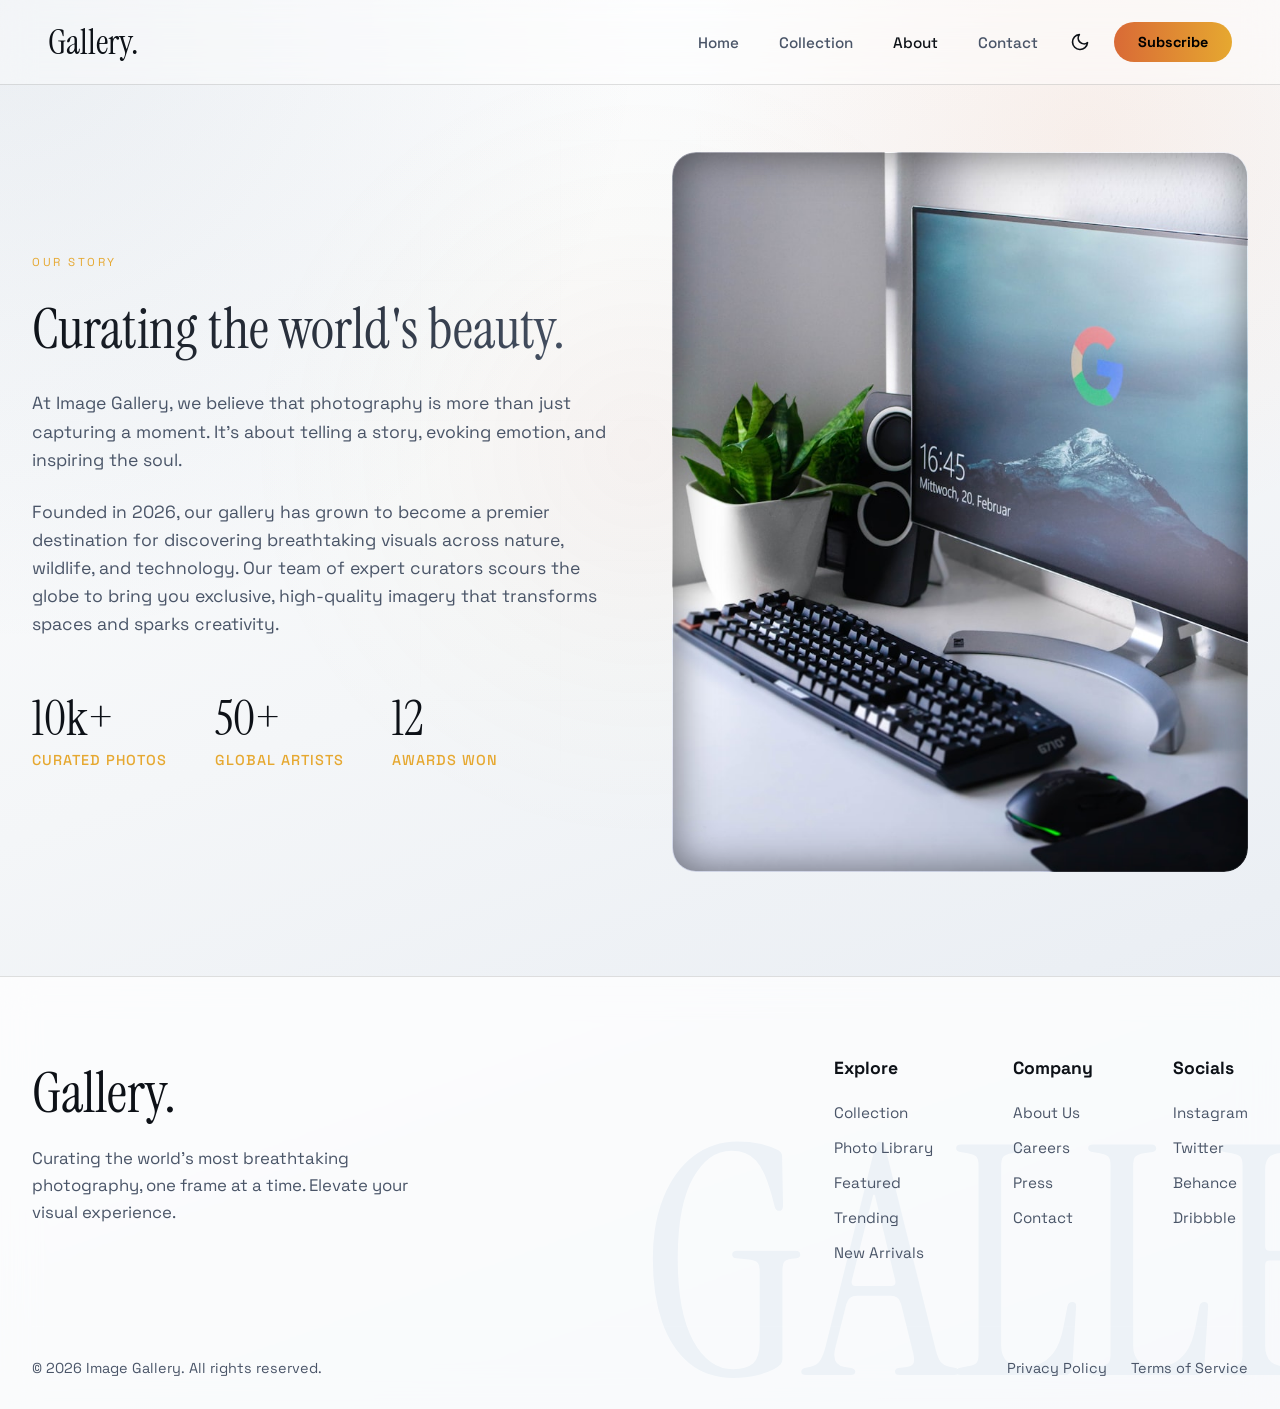
==== commit 458d4869: "Update gallery name and image source in about.html" ====
--- a/about.html
+++ b/about.html
@@ -46,7 +46,7 @@
         <div class="about-content">
             <span class="eyebrow">Our Story</span>
             <h2>Curating the world's beauty.</h2>
-            <p>At Premium Showcase Gallery, we believe that photography is more than just capturing a moment. It's about telling a story, evoking emotion, and inspiring the soul.</p>
+            <p>At Image Gallery, we believe that photography is more than just capturing a moment. It's about telling a story, evoking emotion, and inspiring the soul.</p>
             <p>Founded in 2026, our gallery has grown to become a premier destination for discovering breathtaking visuals across nature, wildlife, and technology. Our team of expert curators scours the globe to bring you exclusive, high-quality imagery that transforms spaces and sparks creativity.</p>
             
             <div class="about-stats">
@@ -66,7 +66,7 @@
         </div>
         
         <div class="about-image">
-            <img src="assets/photos/our-gallery-space.jpg" alt="Our Gallery Space">
+            <img src="photos/our-gallery-space.jpg" alt="Our Gallery Space">
             <div class="image-accent"></div>
         </div>
     </section>
